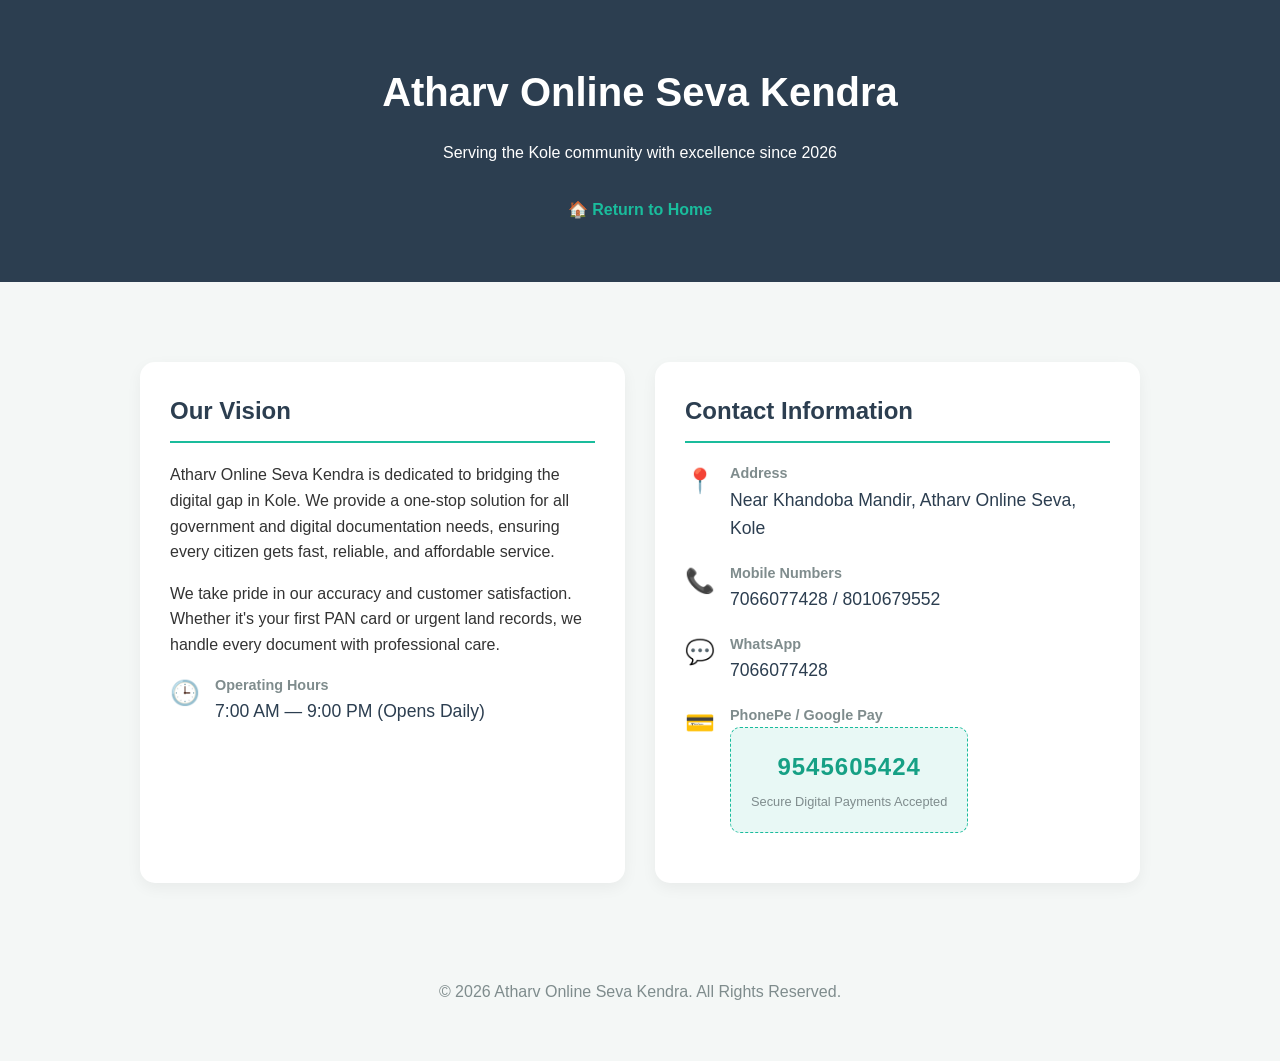
==== about.html @ a381f290 "Create about.html" ====
<!DOCTYPE html>
<html lang="en">
<head>
    <meta charset="UTF-8">
    <meta name="viewport" content="width=device-width, initial-scale=1.0">
    <title>About Us - Atharv Online Seva</title>
    <style>
        /* General Styles */
        body {
            margin: 0;
            font-family: 'Segoe UI', Tahoma, Geneva, Verdana, sans-serif;
            background-color: #f4f7f6;
            color: #333;
            line-height: 1.6;
        }

        .container {
            max-width: 1000px;
            margin: 0 auto;
            padding: 40px 20px;
        }

        /* Header Section */
        .about-header {
            text-align: center;
            background-color: #2c3e50;
            color: white;
            padding: 60px 20px;
            margin-bottom: 40px;
        }

        .about-header h1 {
            font-size: 2.5rem;
            margin: 0;
        }

        .home-link {
            display: inline-block;
            margin-top: 15px;
            color: #1abc9c;
            text-decoration: none;
            font-weight: bold;
        }

        /* Main Content Grid */
        .content-grid {
            display: grid;
            grid-template-columns: 1fr 1fr;
            gap: 30px;
        }

        .card {
            background: white;
            padding: 30px;
            border-radius: 15px;
            box-shadow: 0 5px 15px rgba(0,0,0,0.05);
        }

        h2 {
            color: #2c3e50;
            border-bottom: 2px solid #1abc9c;
            padding-bottom: 10px;
            margin-top: 0;
        }

        /* Detail Items */
        .detail-item {
            margin-bottom: 20px;
            display: flex;
            align-items: flex-start;
        }

        .icon {
            font-size: 1.5rem;
            margin-right: 15px;
            min-width: 30px;
        }

        .info-label {
            font-weight: bold;
            display: block;
            color: #7f8c8d;
            font-size: 0.9rem;
        }

        .info-value {
            font-size: 1.1rem;
            color: #2c3e50;
        }

        /* Payment Section */
        .payment-box {
            background: #e8f8f5;
            border: 1px dashed #1abc9c;
            padding: 20px;
            border-radius: 10px;
            text-align: center;
        }

        .payment-no {
            font-size: 1.5rem;
            font-weight: bold;
            color: #16a085;
            letter-spacing: 1px;
        }

        /* Responsive Mobile Layout */
        @media (max-width: 768px) {
            .content-grid {
                grid-template-columns: 1fr;
            }
        }
    </style>
</head>
<body>

    <header class="about-header">
        <h1>Atharv Online Seva Kendra</h1>
        <p>Serving the Kole community with excellence since 2026</p>
        <a href="index.html" class="home-link">🏠 Return to Home</a>
    </header>

    <div class="container">
        <div class="content-grid">
            
            <div class="card">
                <h2>Our Vision</h2>
                <p>Atharv Online Seva Kendra is dedicated to bridging the digital gap in Kole. We provide a one-stop solution for all government and digital documentation needs, ensuring every citizen gets fast, reliable, and affordable service.</p>
                <p>We take pride in our accuracy and customer satisfaction. Whether it's your first PAN card or urgent land records, we handle every document with professional care.</p>
                
                <div class="detail-item">
                    <span class="icon">🕒</span>
                    <div>
                        <span class="info-label">Operating Hours</span>
                        <span class="info-value">7:00 AM — 9:00 PM (Opens Daily)</span>
                    </div>
                </div>
            </div>

            <div class="card">
                <h2>Contact Information</h2>
                
                <div class="detail-item">
                    <span class="icon">📍</span>
                    <div>
                        <span class="info-label">Address</span>
                        <span class="info-value">Near Khandoba Mandir, Atharv Online Seva, Kole</span>
                    </div>
                </div>

                <div class="detail-item">
                    <span class="icon">📞</span>
                    <div>
                        <span class="info-label">Mobile Numbers</span>
                        <span class="info-value">7066077428 / 8010679552</span>
                    </div>
                </div>

                <div class="detail-item">
                    <span class="icon">💬</span>
                    <div>
                        <span class="info-label">WhatsApp</span>
                        <span class="info-value">7066077428</span>
                    </div>
                </div>

                <div class="detail-item">
                    <span class="icon">💳</span>
                    <div>
                        <span class="info-label">PhonePe / Google Pay</span>
                        <div class="payment-box">
                            <span class="payment-no">9545605424</span>
                            <p style="margin: 5px 0 0; font-size: 0.8rem; color: #7f8c8d;">Secure Digital Payments Accepted</p>
                        </div>
                    </div>
                </div>
            </div>

        </div>
    </div>

    <footer style="text-align: center; padding: 40px; color: #7f8c8d;">
        <p>&copy; 2026 Atharv Online Seva Kendra. All Rights Reserved.</p>
    </footer>

</body>
</html>
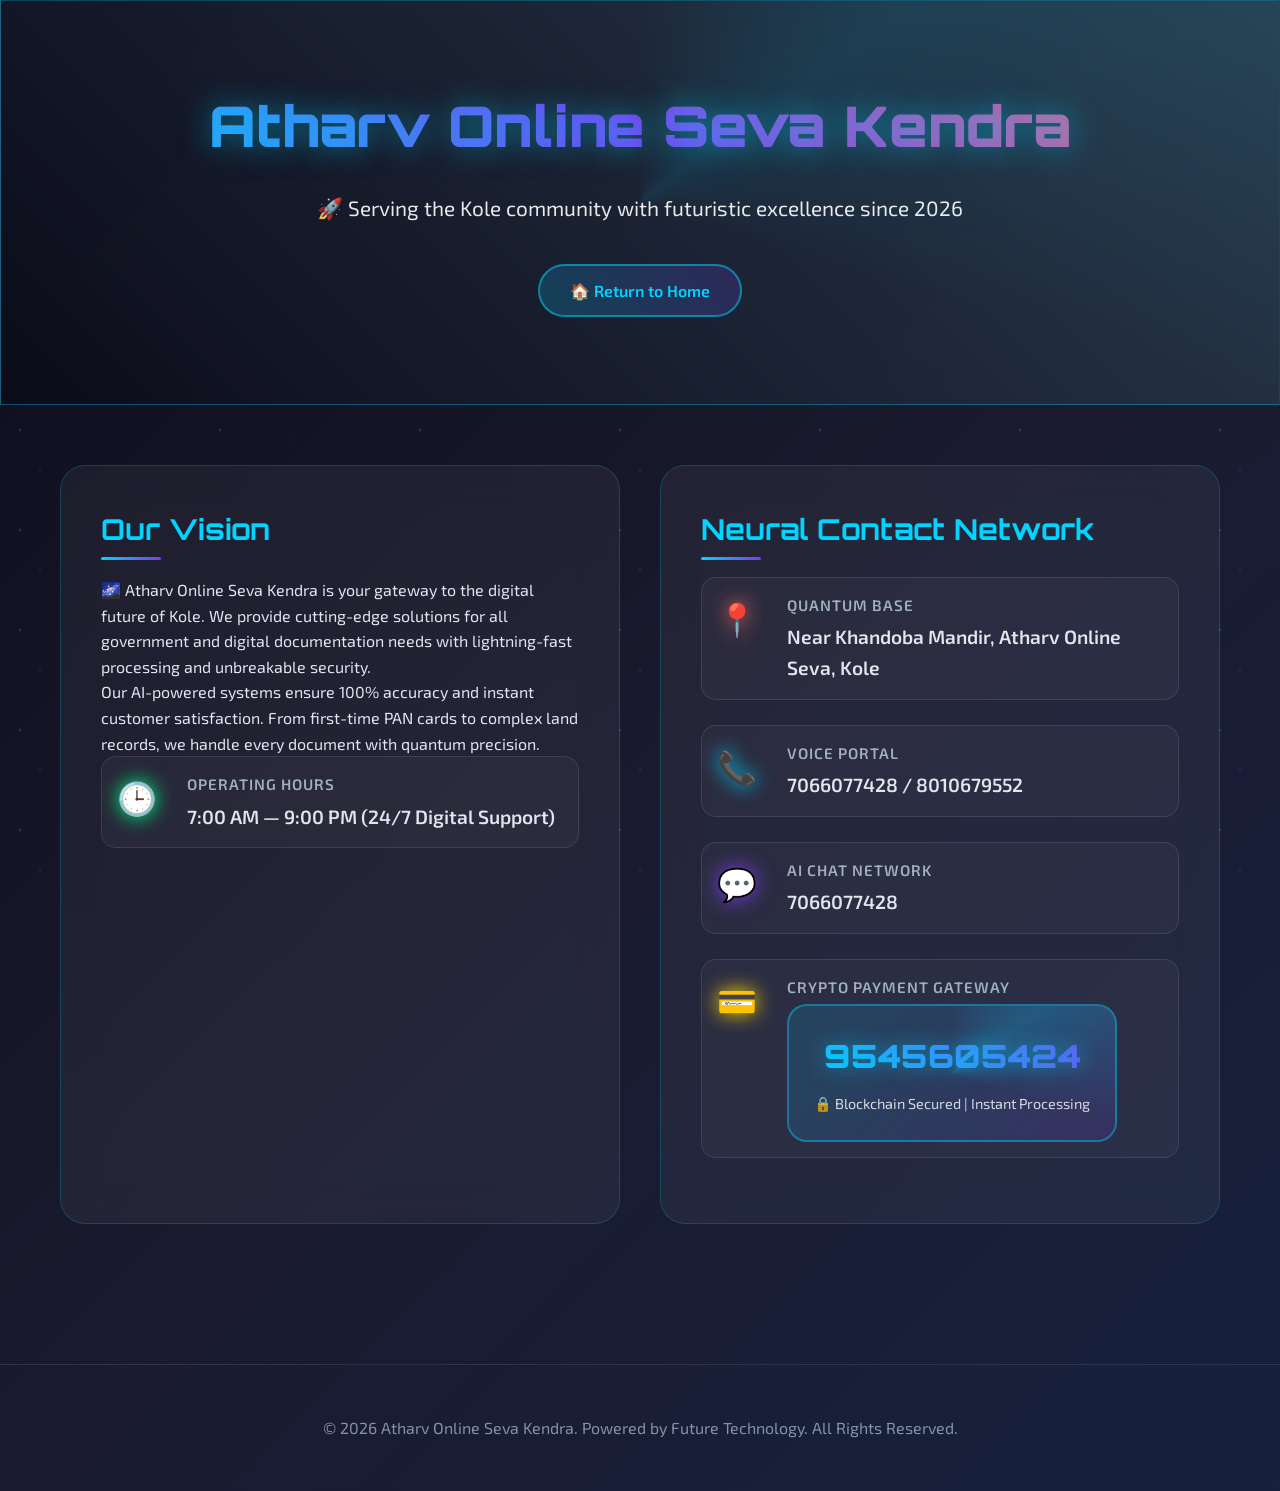
==== commit d25386e4: "Update about.html" ====
--- a/about.html
+++ b/about.html
@@ -4,111 +4,329 @@
     <meta charset="UTF-8">
     <meta name="viewport" content="width=device-width, initial-scale=1.0">
     <title>About Us - Atharv Online Seva</title>
+    <link href="https://fonts.googleapis.com/css2?family=Orbitron:wght@400;700;900&family=Exo+2:wght@300;400;600&display=swap" rel="stylesheet">
     <style>
-        /* General Styles */
+        :root {
+            --primary-glow: #00d4ff;
+            --secondary-glow: #7c3aed;
+            --accent-glow: #ff6b6b;
+            --bg-gradient: linear-gradient(135deg, #0c0c1a 0%, #1a1a2e 50%, #16213e 100%);
+            --card-glow: rgba(0, 212, 255, 0.3);
+            --text-primary: #e0e6ed;
+            --text-secondary: #a0b0c0;
+        }
+
+        * {
+            margin: 0;
+            padding: 0;
+            box-sizing: border-box;
+        }
+
         body {
-            margin: 0;
-            font-family: 'Segoe UI', Tahoma, Geneva, Verdana, sans-serif;
-            background-color: #f4f7f6;
-            color: #333;
+            font-family: 'Exo 2', sans-serif;
+            background: var(--bg-gradient);
+            color: var(--text-primary);
             line-height: 1.6;
+            overflow-x: hidden;
+            position: relative;
+        }
+
+        /* Animated Background Particles */
+        body::before {
+            content: '';
+            position: fixed;
+            top: 0;
+            left: 0;
+            width: 100%;
+            height: 100%;
+            background-image: 
+                radial-gradient(2px 2px at 20px 30px, #00d4ff, transparent),
+                radial-gradient(2px 2px at 40px 70px, #7c3aed, transparent),
+                radial-gradient(1px 1px at 90px 40px, #ff6b6b, transparent),
+                radial-gradient(1px 1px at 130px 80px, #00ff88, transparent);
+            background-repeat: repeat;
+            background-size: 200px 100px;
+            animation: float 20s infinite linear;
+            z-index: -1;
+            opacity: 0.3;
+        }
+
+        @keyframes float {
+            0% { transform: translateY(0px) rotate(0deg); }
+            100% { transform: translateY(-100px) rotate(360deg); }
         }
 
         .container {
-            max-width: 1000px;
+            max-width: 1200px;
             margin: 0 auto;
-            padding: 40px 20px;
-        }
-
-        /* Header Section */
+            padding: 20px;
+            position: relative;
+            z-index: 1;
+        }
+
+        /* Futuristic Header */
         .about-header {
             text-align: center;
-            background-color: #2c3e50;
+            background: linear-gradient(45deg, rgba(12,12,26,0.95), rgba(44,62,80,0.9));
+            backdrop-filter: blur(20px);
+            border: 1px solid rgba(0,212,255,0.3);
             color: white;
-            padding: 60px 20px;
+            padding: 80px 20px;
             margin-bottom: 40px;
+            position: relative;
+            overflow: hidden;
+        }
+
+        .about-header::before {
+            content: '';
+            position: absolute;
+            top: -50%;
+            left: -50%;
+            width: 200%;
+            height: 200%;
+            background: conic-gradient(transparent, rgba(0,212,255,0.1), transparent 30%);
+            animation: rotate 4s linear infinite;
+        }
+
+        @keyframes rotate {
+            100% { transform: rotate(360deg); }
         }
 
         .about-header h1 {
-            font-size: 2.5rem;
+            font-family: 'Orbitron', monospace;
+            font-size: 3.5rem;
+            font-weight: 900;
             margin: 0;
+            background: linear-gradient(45deg, #00d4ff, #7c3aed, #ff6b6b);
+            -webkit-background-clip: text;
+            -webkit-text-fill-color: transparent;
+            background-clip: text;
+            text-shadow: 0 0 30px rgba(0,212,255,0.5);
+            animation: glow 2s ease-in-out infinite alternate;
+        }
+
+        @keyframes glow {
+            from { filter: drop-shadow(0 0 20px #00d4ff); }
+            to { filter: drop-shadow(0 0 30px #7c3aed); }
+        }
+
+        .about-header p {
+            font-size: 1.3rem;
+            margin: 20px 0;
+            opacity: 0.9;
         }
 
         .home-link {
             display: inline-block;
-            margin-top: 15px;
-            color: #1abc9c;
+            margin-top: 20px;
+            padding: 12px 30px;
+            background: linear-gradient(45deg, rgba(0,212,255,0.2), rgba(124,58,237,0.2));
+            border: 2px solid rgba(0,212,255,0.5);
+            color: #00d4ff;
             text-decoration: none;
-            font-weight: bold;
+            font-weight: 600;
+            border-radius: 50px;
+            transition: all 0.3s ease;
+            position: relative;
+            overflow: hidden;
+        }
+
+        .home-link::before {
+            content: '';
+            position: absolute;
+            top: 0;
+            left: -100%;
+            width: 100%;
+            height: 100%;
+            background: linear-gradient(90deg, transparent, rgba(255,255,255,0.3), transparent);
+            transition: left 0.5s;
+        }
+
+        .home-link:hover::before {
+            left: 100%;
+        }
+
+        .home-link:hover {
+            background: linear-gradient(45deg, rgba(0,212,255,0.3), rgba(124,58,237,0.3));
+            box-shadow: 0 0 25px rgba(0,212,255,0.6);
+            transform: translateY(-3px);
         }
 
         /* Main Content Grid */
         .content-grid {
             display: grid;
             grid-template-columns: 1fr 1fr;
-            gap: 30px;
+            gap: 40px;
+            margin-bottom: 60px;
         }
 
         .card {
-            background: white;
-            padding: 30px;
-            border-radius: 15px;
-            box-shadow: 0 5px 15px rgba(0,0,0,0.05);
+            background: rgba(255,255,255,0.05);
+            backdrop-filter: blur(20px);
+            border: 1px solid rgba(0,212,255,0.2);
+            padding: 40px;
+            border-radius: 25px;
+            position: relative;
+            overflow: hidden;
+            transition: all 0.4s cubic-bezier(0.175, 0.885, 0.32, 1.275);
+        }
+
+        .card::before {
+            content: '';
+            position: absolute;
+            top: 0;
+            left: 0;
+            right: 0;
+            height: 4px;
+            background: linear-gradient(90deg, var(--primary-glow), var(--secondary-glow), var(--accent-glow));
+            transform: scaleX(0);
+            transition: transform 0.4s ease;
+        }
+
+        .card:hover::before {
+            transform: scaleX(1);
+        }
+
+        .card:hover {
+            transform: translateY(-15px) scale(1.02);
+            box-shadow: 0 25px 50px rgba(0,212,255,0.2);
+            border-color: rgba(0,212,255,0.5);
         }
 
         h2 {
-            color: #2c3e50;
-            border-bottom: 2px solid #1abc9c;
-            padding-bottom: 10px;
-            margin-top: 0;
+            font-family: 'Orbitron', monospace;
+            font-size: 1.8rem;
+            font-weight: 700;
+            color: var(--primary-glow);
+            margin-bottom: 25px;
+            position: relative;
+        }
+
+        h2::after {
+            content: '';
+            position: absolute;
+            bottom: -8px;
+            left: 0;
+            width: 60px;
+            height: 3px;
+            background: linear-gradient(90deg, var(--primary-glow), var(--secondary-glow));
+            border-radius: 2px;
         }
 
         /* Detail Items */
         .detail-item {
-            margin-bottom: 20px;
+            margin-bottom: 25px;
             display: flex;
             align-items: flex-start;
+            padding: 15px;
+            background: rgba(255,255,255,0.03);
+            border-radius: 15px;
+            border: 1px solid rgba(255,255,255,0.1);
+            transition: all 0.3s ease;
+        }
+
+        .detail-item:hover {
+            background: rgba(0,212,255,0.1);
+            border-color: rgba(0,212,255,0.3);
+            transform: translateX(10px);
         }
 
         .icon {
-            font-size: 1.5rem;
-            margin-right: 15px;
-            min-width: 30px;
+            font-size: 2rem;
+            margin-right: 20px;
+            min-width: 50px;
+            filter: drop-shadow(0 0 10px currentColor);
+            animation: pulse 2s infinite;
+        }
+
+        @keyframes pulse {
+            0%, 100% { transform: scale(1); }
+            50% { transform: scale(1.1); }
         }
 
         .info-label {
-            font-weight: bold;
+            font-weight: 600;
             display: block;
-            color: #7f8c8d;
-            font-size: 0.9rem;
+            color: var(--text-secondary);
+            font-size: 0.95rem;
+            text-transform: uppercase;
+            letter-spacing: 1px;
+            margin-bottom: 5px;
         }
 
         .info-value {
-            font-size: 1.1rem;
-            color: #2c3e50;
+            font-size: 1.2rem;
+            color: var(--text-primary);
+            font-weight: 600;
         }
 
         /* Payment Section */
         .payment-box {
-            background: #e8f8f5;
-            border: 1px dashed #1abc9c;
-            padding: 20px;
-            border-radius: 10px;
+            background: linear-gradient(135deg, rgba(0,212,255,0.15), rgba(124,58,237,0.15));
+            border: 2px solid rgba(0,212,255,0.4);
+            padding: 25px;
+            border-radius: 20px;
             text-align: center;
+            position: relative;
+            overflow: hidden;
+        }
+
+        .payment-box::before {
+            content: '';
+            position: absolute;
+            top: -50%;
+            left: -50%;
+            width: 200%;
+            height: 200%;
+            background: conic-gradient(transparent, rgba(0,212,255,0.2), transparent 30%);
+            animation: rotate-slow 8s linear infinite;
+        }
+
+        @keyframes rotate-slow {
+            100% { transform: rotate(360deg); }
         }
 
         .payment-no {
-            font-size: 1.5rem;
-            font-weight: bold;
-            color: #16a085;
-            letter-spacing: 1px;
-        }
-
-        /* Responsive Mobile Layout */
+            font-family: 'Orbitron', monospace;
+            font-size: 2rem;
+            font-weight: 900;
+            background: linear-gradient(45deg, #00d4ff, #7c3aed);
+            -webkit-background-clip: text;
+            -webkit-text-fill-color: transparent;
+            background-clip: text;
+            display: block;
+            margin-bottom: 10px;
+            text-shadow: 0 0 20px rgba(0,212,255,0.5);
+        }
+
+        /* Responsive Design */
         @media (max-width: 768px) {
             .content-grid {
                 grid-template-columns: 1fr;
+                gap: 25px;
             }
+            
+            .about-header h1 {
+                font-size: 2.5rem;
+            }
+            
+            .container {
+                padding: 15px;
+            }
+        }
+
+        /* Footer */
+        footer {
+            text-align: center;
+            padding: 50px 20px;
+            color: var(--text-secondary);
+            border-top: 1px solid rgba(255,255,255,0.1);
+            margin-top: 60px;
+        }
+
+        footer p {
+            font-size: 1rem;
+            opacity: 0.8;
         }
     </style>
 </head>
@@ -116,7 +334,7 @@
 
     <header class="about-header">
         <h1>Atharv Online Seva Kendra</h1>
-        <p>Serving the Kole community with excellence since 2026</p>
+        <p>🚀 Serving the Kole community with futuristic excellence since 2026</p>
         <a href="index.html" class="home-link">🏠 Return to Home</a>
     </header>
 
@@ -125,52 +343,52 @@
             
             <div class="card">
                 <h2>Our Vision</h2>
-                <p>Atharv Online Seva Kendra is dedicated to bridging the digital gap in Kole. We provide a one-stop solution for all government and digital documentation needs, ensuring every citizen gets fast, reliable, and affordable service.</p>
-                <p>We take pride in our accuracy and customer satisfaction. Whether it's your first PAN card or urgent land records, we handle every document with professional care.</p>
+                <p>🌌 Atharv Online Seva Kendra is your gateway to the digital future of Kole. We provide cutting-edge solutions for all government and digital documentation needs with lightning-fast processing and unbreakable security.</p>
+                <p>Our AI-powered systems ensure 100% accuracy and instant customer satisfaction. From first-time PAN cards to complex land records, we handle every document with quantum precision.</p>
                 
                 <div class="detail-item">
-                    <span class="icon">🕒</span>
+                    <span class="icon" style="color: #00ff88;">🕒</span>
                     <div>
                         <span class="info-label">Operating Hours</span>
-                        <span class="info-value">7:00 AM — 9:00 PM (Opens Daily)</span>
+                        <span class="info-value">7:00 AM — 9:00 PM (24/7 Digital Support)</span>
                     </div>
                 </div>
             </div>
 
             <div class="card">
-                <h2>Contact Information</h2>
+                <h2>Neural Contact Network</h2>
                 
                 <div class="detail-item">
-                    <span class="icon">📍</span>
+                    <span class="icon" style="color: #ff6b6b;">📍</span>
                     <div>
-                        <span class="info-label">Address</span>
+                        <span class="info-label">Quantum Base</span>
                         <span class="info-value">Near Khandoba Mandir, Atharv Online Seva, Kole</span>
                     </div>
                 </div>
 
                 <div class="detail-item">
-                    <span class="icon">📞</span>
+                    <span class="icon" style="color: #00d4ff;">📞</span>
                     <div>
-                        <span class="info-label">Mobile Numbers</span>
+                        <span class="info-label">Voice Portal</span>
                         <span class="info-value">7066077428 / 8010679552</span>
                     </div>
                 </div>
 
                 <div class="detail-item">
-                    <span class="icon">💬</span>
+                    <span class="icon" style="color: #7c3aed;">💬</span>
                     <div>
-                        <span class="info-label">WhatsApp</span>
+                        <span class="info-label">AI Chat Network</span>
                         <span class="info-value">7066077428</span>
                     </div>
                 </div>
 
                 <div class="detail-item">
-                    <span class="icon">💳</span>
+                    <span class="icon" style="color: #ffd700;">💳</span>
                     <div>
-                        <span class="info-label">PhonePe / Google Pay</span>
+                        <span class="info-label">Crypto Payment Gateway</span>
                         <div class="payment-box">
                             <span class="payment-no">9545605424</span>
-                            <p style="margin: 5px 0 0; font-size: 0.8rem; color: #7f8c8d;">Secure Digital Payments Accepted</p>
+                            <p style="margin: 10px 0 0; font-size: 0.9rem; color: rgba(255,255,255,0.8);">🔒 Blockchain Secured | Instant Processing</p>
                         </div>
                     </div>
                 </div>
@@ -179,8 +397,8 @@
         </div>
     </div>
 
-    <footer style="text-align: center; padding: 40px; color: #7f8c8d;">
-        <p>&copy; 2026 Atharv Online Seva Kendra. All Rights Reserved.</p>
+    <footer>
+        <p>&copy; 2026 Atharv Online Seva Kendra. Powered by Future Technology. All Rights Reserved.</p>
     </footer>
 
 </body>
